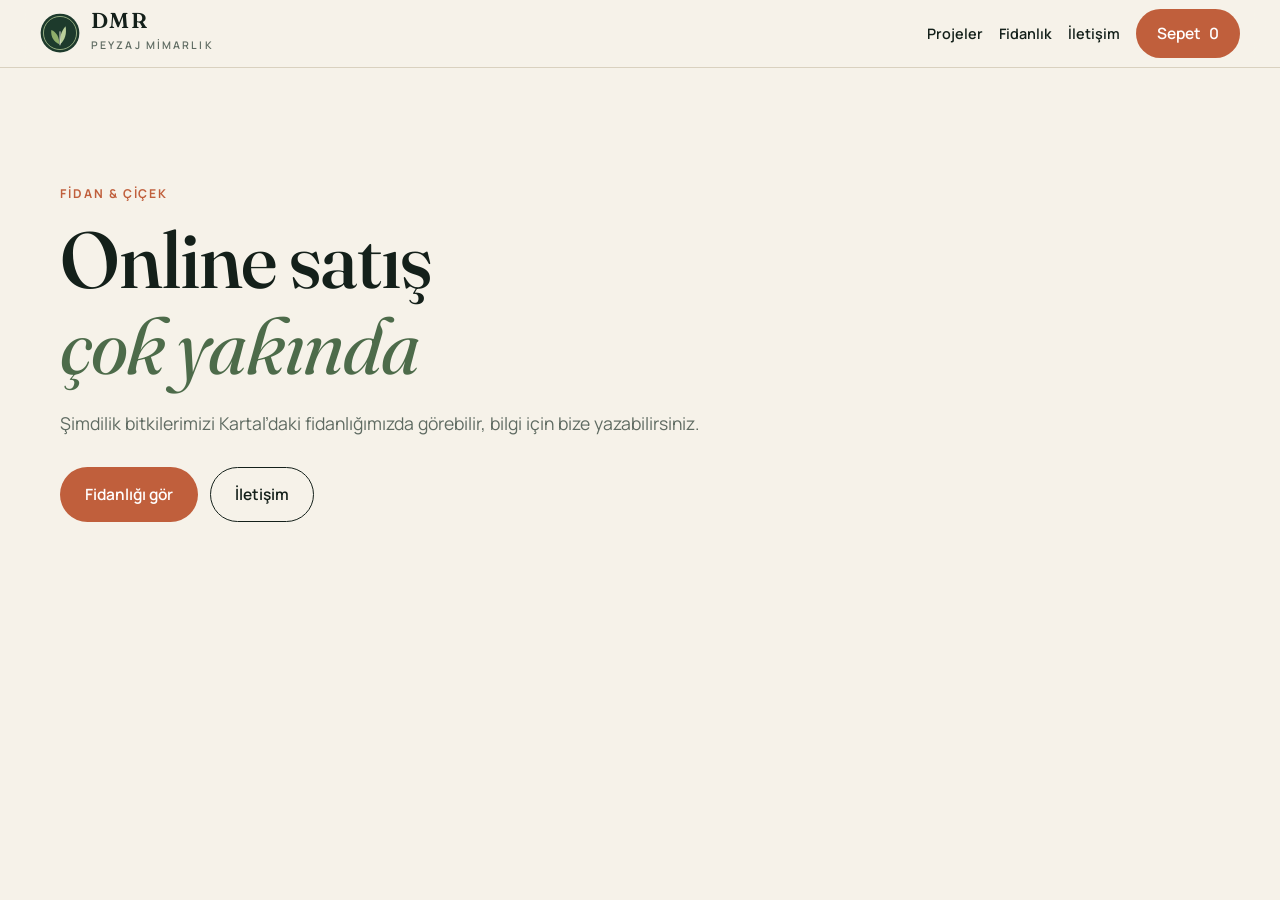
==== magaza.html @ 0a4d9fd6 "DMR Peyzaj Mimarlık tanıtım sitesi Co-Authored-By: Claude Fable 5.2 <noreply@anthropic.com>" ====
<!doctype html>
<html lang="tr">
<head>
  <meta charset="utf-8">
  <meta name="viewport" content="width=device-width, initial-scale=1">
  <title>Fidan & Çiçek Mağazası — DMR Peyzaj Mimarlık</title>
  <meta name="robots" content="noindex"><!-- Mağaza açıldığında bu satırı silin -->
  <link rel="icon" href="assets/logo.svg" type="image/svg+xml">
  <link rel="preconnect" href="https://fonts.googleapis.com">
  <link rel="preconnect" href="https://fonts.gstatic.com" crossorigin>
  <link href="https://fonts.googleapis.com/css2?family=Fraunces:ital,opsz,wght@0,9..144,400;0,9..144,500;0,9..144,600;1,9..144,400&family=Manrope:wght@400;500;600;700&display=swap" rel="stylesheet">
  <link rel="stylesheet" href="css/style.css">
</head>
<body class="shop-page">
  <header class="header scrolled">
    <a class="brand" href="index.html" aria-label="DMR Peyzaj Mimarlık ana sayfa">
      <img src="assets/logo.svg" alt="" width="40" height="40">
      <span><b>DMR</b><small>Peyzaj Mimarlık</small></span>
    </a>
    <nav class="nav shop-nav" aria-label="Menü">
      <a href="index.html#projeler">Projeler</a>
      <a href="index.html#fidanlik">Fidanlık</a>
      <a href="index.html#iletisim">İletişim</a>
      <button class="btn btn-primary nav-cta" id="cartBtn" type="button" hidden>Sepet <span id="cartCount">0</span></button>
    </nav>
  </header>

  <main class="shop-main wrap">
    <!-- Mağaza kapalıyken görünen bölüm -->
    <section class="soon" id="shopSoon" hidden>
      <p class="eyebrow">Fidan & Çiçek</p>
      <h1>Online satış <em>çok yakında</em></h1>
      <p class="lead">Şimdilik bitkilerimizi Kartal’daki fidanlığımızda görebilir, bilgi için bize yazabilirsiniz.</p>
      <div class="hero-actions"><a class="btn btn-primary" href="index.html#fidanlik">Fidanlığı gör</a><a class="btn btn-ghost" href="index.html#iletisim">İletişim</a></div>
    </section>

    <!-- Mağaza açıkken görünen bölüm -->
    <section id="shopOpen" hidden>
      <p class="eyebrow">Botanik Fidanlık</p>
      <h1>Fidan & <em>Çiçek</em></h1>
      <div class="filters shop-filters" id="shopFilters" role="tablist"></div>
      <div class="products" id="productGrid"></div>
    </section>
  </main>

  <aside class="cart" id="cart" aria-label="Sepet" hidden>
    <div class="cart-head"><h3>Sepetiniz</h3><button class="modal-close" id="cartClose" aria-label="Sepeti kapat">×</button></div>
    <ul class="cart-items" id="cartItems"></ul>
    <div class="cart-foot">
      <p class="cart-total"><span>Toplam</span><b id="cartTotal"></b></p>
      <button class="btn btn-primary btn-block" id="cartOrder" type="button">Siparişi gönder</button>
      <p class="form-note">Siparişiniz mesaj olarak iletilir; ödeme ve teslimat için sizi arayacağız.</p>
    </div>
  </aside>

  <script src="js/data.js"></script>
  <script src="js/shop.js"></script>
</body>
</html>
---- css/style.css ----
/* DMR Peyzaj Mimarlık */
:root {
  --ink: #14201a;
  --forest: #1d3a2c;
  --forest-2: #254a38;
  --moss: #4d6b4a;
  --leaf: #b9cf9a;
  --cream: #f6f2e9;
  --sand: #ebe4d5;
  --line: #d9d1bf;
  --clay: #c05f3c;
  --clay-2: #a84f30;
  --white: #fffdf8;
  --muted: #5f6b62;
  --serif: 'Fraunces', Georgia, 'Times New Roman', serif;
  --sans: 'Manrope', system-ui, -apple-system, 'Segoe UI', Roboto, sans-serif;
  --r: 18px;
  --wrap: 1240px;
  --pad: clamp(16px, 4vw, 40px);
  --ease: cubic-bezier(.2, .7, .2, 1);
}

*, *::before, *::after { box-sizing: border-box; }
html { scroll-behavior: smooth; scroll-padding-top: 84px; -webkit-text-size-adjust: 100%; }
body { margin: 0; font-family: var(--sans); color: var(--ink); background: var(--cream); line-height: 1.6; font-size: 16px; overflow-x: hidden; }
img, video { max-width: 100%; display: block; }
a { color: inherit; }
h1, h2, h3 { font-family: var(--serif); font-weight: 500; line-height: 1.08; margin: 0; letter-spacing: -.015em; text-wrap: balance; }
h1 { font-size: clamp(2.5rem, 6.2vw, 5rem); }
h2 { font-size: clamp(2rem, 4.2vw, 3.3rem); }
h3 { font-size: 1.35rem; line-height: 1.2; }
h1 em, h2 em { font-style: italic; color: var(--moss); font-weight: 400; }
p { margin: 0; text-wrap: pretty; }
button { font: inherit; cursor: pointer; }
:focus-visible { outline: 2px solid var(--clay); outline-offset: 3px; border-radius: 4px; }
.skip { position: absolute; left: -999px; top: 8px; background: var(--white); padding: 8px 14px; border-radius: 8px; z-index: 100; }
.skip:focus { left: 8px; }
.wrap { max-width: var(--wrap); margin: 0 auto; padding: 0 var(--pad); }
.eyebrow { font-size: .76rem; letter-spacing: .16em; text-transform: uppercase; font-weight: 700; color: var(--clay); margin-bottom: 14px; }
.muted { color: var(--muted); }

/* Buttons */
.btn { display: inline-flex; align-items: center; justify-content: center; gap: 8px; padding: 14px 24px; border-radius: 999px; font-weight: 600; font-size: .97rem; text-decoration: none; border: 1.5px solid transparent; transition: transform .25s var(--ease), background .25s, color .25s, border-color .25s; white-space: nowrap; }
.btn:hover { transform: translateY(-2px); }
.btn-primary { background: var(--clay); color: #fff; }
.btn-primary:hover { background: var(--clay-2); }
.btn-ghost { border-color: currentColor; background: transparent; color: inherit; }
.btn-ghost:hover { background: var(--ink); color: var(--cream); border-color: var(--ink); }
.btn-block { width: 100%; }
.link { font-weight: 600; text-underline-offset: 4px; }

/* Header */
.header { position: fixed; inset: 0 0 auto 0; z-index: 50; display: flex; align-items: center; justify-content: space-between; gap: 20px; padding: 14px var(--pad); transition: background .3s, box-shadow .3s, padding .3s; }
.header.scrolled { background: rgba(246, 242, 233, .92); backdrop-filter: blur(12px); box-shadow: 0 1px 0 var(--line); padding-block: 9px; }
.brand { display: inline-flex; align-items: center; gap: 11px; text-decoration: none; }
.brand b { font-family: var(--serif); font-size: 1.35rem; font-weight: 600; letter-spacing: .06em; display: block; line-height: 1; }
.brand small { font-size: .66rem; letter-spacing: .2em; text-transform: uppercase; color: var(--muted); font-weight: 600; }
.nav { display: flex; align-items: center; gap: clamp(14px, 2.2vw, 30px); }
.nav a:not(.btn) { text-decoration: none; font-weight: 600; font-size: .94rem; position: relative; padding: 6px 0; }
.nav a:not(.btn)::after { content: ''; position: absolute; left: 0; right: 0; bottom: 0; height: 1.5px; background: var(--clay); transform: scaleX(0); transform-origin: left; transition: transform .3s var(--ease); }
.nav a:not(.btn):hover::after { transform: scaleX(1); }
.nav-cta { padding: 11px 20px; }
.menu-btn { display: none; width: 46px; height: 46px; border-radius: 50%; border: 1.5px solid var(--ink); background: transparent; position: relative; z-index: 60; }
.menu-btn span { position: absolute; left: 13px; right: 13px; height: 1.5px; background: var(--ink); transition: transform .3s var(--ease), top .3s var(--ease); }
.menu-btn span:first-child { top: 18px; } .menu-btn span:last-child { top: 26px; }
.menu-btn[aria-expanded="true"] span:first-child { top: 22px; transform: rotate(45deg); }
.menu-btn[aria-expanded="true"] span:last-child { top: 22px; transform: rotate(-45deg); }

/* Hero */
.hero { display: grid; grid-template-columns: minmax(0, 1.05fr) minmax(0, 1fr); gap: clamp(24px, 4vw, 64px); align-items: center; max-width: 1440px; margin: 0 auto; padding: clamp(110px, 14vh, 150px) var(--pad) clamp(40px, 7vh, 80px); min-height: min(100svh, 920px); }
.hero .lead { font-size: clamp(1.02rem, 1.4vw, 1.2rem); color: var(--muted); max-width: 34em; margin-top: 22px; }
.hero-actions { display: flex; flex-wrap: wrap; gap: 12px; margin-top: 30px; }
.hero-facts { list-style: none; display: grid; grid-template-columns: repeat(3, auto); gap: 8px clamp(18px, 3vw, 44px); justify-content: start; padding: 26px 0 0; margin: 38px 0 0; border-top: 1px solid var(--line); }
.hero-facts b { display: block; font-family: var(--serif); font-size: 1.25rem; font-weight: 500; }
.hero-facts span { font-size: .84rem; color: var(--muted); }
.hero-art { position: relative; display: grid; grid-template-columns: repeat(3, 1fr); gap: clamp(8px, 1.2vw, 16px); align-items: start; }
.arch { margin: 0; overflow: hidden; border-radius: 999px 999px var(--r) var(--r); aspect-ratio: 9 / 20; background: var(--sand); }
.arch img { width: 100%; height: 100%; object-fit: cover; animation: drift 18s ease-in-out infinite alternate; }
.a1 { margin-top: 14%; } .a2 { margin-top: 0; } .a3 { margin-top: 26%; }
.a2 img { animation-delay: -6s; } .a3 img { animation-delay: -12s; }
@keyframes drift { from { transform: scale(1.02); } to { transform: scale(1.14) translateY(-2%); } }
.hero-badge { position: absolute; left: 50%; bottom: 4%; transform: translateX(-50%); background: var(--forest); color: var(--cream); padding: 11px 20px; border-radius: 999px; display: flex; align-items: center; gap: 12px; font-size: .78rem; letter-spacing: .14em; text-transform: uppercase; font-weight: 600; box-shadow: 0 12px 30px rgba(20, 32, 26, .28); white-space: nowrap; }
.hero-badge i { width: 5px; height: 5px; border-radius: 50%; background: var(--leaf); }

/* Refs marquee */
.refs { border-block: 1px solid var(--line); overflow: hidden; padding: 20px 0; background: var(--white); }
.refs-track { display: flex; gap: 48px; width: max-content; animation: marquee 45s linear infinite; }
.refs-track span { font-family: var(--serif); font-size: 1.25rem; font-style: italic; color: var(--moss); display: inline-flex; align-items: center; gap: 48px; white-space: nowrap; }
.refs-track span::after { content: '✦'; font-style: normal; font-size: .7rem; color: var(--clay); }
.refs:hover .refs-track { animation-play-state: paused; }
@keyframes marquee { to { transform: translateX(-50%); } }

/* Sections */
.section { padding: clamp(64px, 10vw, 128px) 0; }
.section-sand { background: var(--sand); }
.section-dark { background: var(--forest); color: var(--cream); }
.section-dark h2 em { color: var(--leaf); }
.section-dark .eyebrow { color: var(--leaf); }
.section-dark p { color: rgba(246, 242, 233, .78); }
.section-head { display: flex; justify-content: space-between; align-items: end; gap: 24px 60px; flex-wrap: wrap; margin-bottom: clamp(28px, 4vw, 48px); }
.section-note { max-width: 30em; color: var(--muted); }

/* Filters */
.filters { display: flex; gap: 8px; overflow-x: auto; padding-bottom: 6px; margin-bottom: 26px; scrollbar-width: none; }
.filters::-webkit-scrollbar { display: none; }
.chip { border: 1.5px solid var(--line); background: transparent; border-radius: 999px; padding: 9px 18px; font-weight: 600; font-size: .9rem; color: var(--ink); white-space: nowrap; transition: background .2s, color .2s, border-color .2s; }
.chip:hover { border-color: var(--ink); }
.chip[aria-selected="true"] { background: var(--forest); color: var(--cream); border-color: var(--forest); }
.chip sup { font-size: .7em; opacity: .65; margin-left: 4px; }

/* Project grid */
.grid { display: grid; grid-template-columns: repeat(3, 1fr); gap: clamp(12px, 1.8vw, 24px); }
.card { position: relative; border: 0; padding: 0; text-align: left; background: var(--sand); border-radius: var(--r); overflow: hidden; aspect-ratio: 3 / 4; color: #fff; display: block; width: 100%; }
.card.wide { grid-column: span 2; aspect-ratio: auto; }
.card img { position: absolute; inset: 0; width: 100%; height: 100%; object-fit: cover; transition: transform .9s var(--ease); }
.card::after { content: ''; position: absolute; inset: 0; background: linear-gradient(to top, rgba(12, 22, 16, .86) 0%, rgba(12, 22, 16, .2) 46%, rgba(12, 22, 16, 0) 62%); }
.card:hover img, .card:focus-visible img { transform: scale(1.06); }
.card-body { position: absolute; inset: auto 0 0 0; z-index: 1; padding: clamp(16px, 2vw, 26px); }
.card-meta { font-size: .72rem; letter-spacing: .14em; text-transform: uppercase; font-weight: 700; opacity: .85; }
.card h3 { font-size: clamp(1.15rem, 1.8vw, 1.6rem); margin-top: 6px; }
.card-more { display: inline-flex; gap: 6px; font-size: .86rem; font-weight: 600; margin-top: 10px; opacity: 0; transform: translateY(6px); transition: opacity .3s, transform .3s var(--ease); }
.card:hover .card-more, .card:focus-visible .card-more { opacity: 1; transform: none; }
.card-count { position: absolute; top: 14px; right: 14px; z-index: 1; background: rgba(20, 32, 26, .55); backdrop-filter: blur(6px); padding: 5px 11px; border-radius: 999px; font-size: .76rem; font-weight: 600; }
.card[hidden] { display: none; }

/* Before / after */
.ba-wrap { display: grid; grid-template-columns: minmax(0, .8fr) minmax(0, 1.2fr); gap: clamp(24px, 5vw, 72px); align-items: center; }
.ba-copy p { color: var(--muted); margin: 18px 0 26px; max-width: 30em; }
.ba { position: relative; border-radius: var(--r); overflow: hidden; aspect-ratio: 4 / 3; background: var(--line); --pos: 50%; user-select: none; }
.ba > img, .ba-before img { position: absolute; inset: 0; width: 100%; height: 100%; object-fit: cover; }
.ba-before { position: absolute; inset: 0; clip-path: inset(0 calc(100% - var(--pos)) 0 0); }
.ba-line { position: absolute; top: 0; bottom: 0; left: var(--pos); width: 2px; background: #fff; transform: translateX(-1px); pointer-events: none; }
.ba-line i { position: absolute; top: 50%; left: 50%; width: 46px; height: 46px; border-radius: 50%; background: #fff; transform: translate(-50%, -50%); box-shadow: 0 6px 20px rgba(0, 0, 0, .3); }
.ba-line i::before { content: '‹ ›'; position: absolute; inset: 0; display: grid; place-items: center; color: var(--forest); font-weight: 700; letter-spacing: 2px; }
.ba input { position: absolute; inset: 0; width: 100%; height: 100%; opacity: 0; cursor: ew-resize; margin: 0; }
.ba-tag { position: absolute; top: 14px; background: rgba(20, 32, 26, .6); color: #fff; padding: 5px 12px; border-radius: 999px; font-size: .74rem; font-weight: 700; letter-spacing: .1em; text-transform: uppercase; pointer-events: none; }
.ba-tag-l { left: 14px; } .ba-tag-r { right: 14px; }

/* Services */
.services { display: grid; grid-template-columns: repeat(4, 1fr); gap: clamp(12px, 1.6vw, 22px); }
.service { background: var(--white); border: 1px solid var(--line); border-radius: var(--r); overflow: hidden; display: flex; flex-direction: column; transition: transform .35s var(--ease), box-shadow .35s; }
.service:hover { transform: translateY(-5px); box-shadow: 0 18px 40px rgba(20, 32, 26, .1); }
.service-img { aspect-ratio: 4 / 3; overflow: hidden; background: var(--sand); }
.service-img img { width: 100%; height: 100%; object-fit: cover; }
.service-body { padding: 18px 20px 22px; }
.service h3 { font-size: 1.16rem; }
.service p { color: var(--muted); font-size: .93rem; margin-top: 8px; }

/* Video */
.video-wrap { display: grid; grid-template-columns: minmax(0, 1.35fr) minmax(0, 1fr); gap: clamp(24px, 5vw, 72px); align-items: center; }
.video-frame { border-radius: var(--r); overflow: hidden; background: #000; aspect-ratio: 16 / 9; box-shadow: 0 30px 70px rgba(0, 0, 0, .35); }
.video-frame video { width: 100%; height: 100%; object-fit: cover; }
.video-wrap p:not(.eyebrow) { margin-top: 18px; }
.ticks { list-style: none; padding: 0; margin: 24px 0 0; display: flex; flex-wrap: wrap; gap: 8px; }
.ticks li, .tags li { border: 1px solid rgba(246, 242, 233, .3); border-radius: 999px; padding: 6px 14px; font-size: .84rem; font-weight: 600; }

/* Steps */
.steps { list-style: none; padding: 0; margin: 0; display: grid; grid-template-columns: repeat(4, 1fr); border-top: 1px solid var(--ink); }
.steps li { padding: 28px 26px 8px 0; border-right: 1px solid var(--line); padding-left: 26px; }
.steps li:first-child { padding-left: 0; } .steps li:last-child { border-right: 0; }
.steps span { font-family: var(--serif); font-style: italic; color: var(--clay); font-size: 1.1rem; }
.steps h3 { font-size: 1.6rem; margin: 26px 0 10px; }
.steps p { color: var(--muted); font-size: .95rem; }

/* Nursery */
.nursery { display: flex; gap: clamp(10px, 1.4vw, 18px); overflow-x: auto; scroll-snap-type: x mandatory; padding-bottom: 14px; margin-inline: calc(var(--pad) * -1); padding-inline: var(--pad); scrollbar-width: thin; scrollbar-color: var(--moss) transparent; }
.nursery button { flex: 0 0 clamp(200px, 24vw, 300px); aspect-ratio: 3 / 4; border: 0; padding: 0; border-radius: var(--r); overflow: hidden; scroll-snap-align: start; background: var(--line); }
.nursery button:nth-child(even) { border-radius: 999px 999px var(--r) var(--r); }
.nursery img { width: 100%; height: 100%; object-fit: cover; transition: transform .8s var(--ease); }
.nursery button:hover img { transform: scale(1.06); }
.nursery-foot { display: flex; justify-content: space-between; align-items: center; gap: 18px; flex-wrap: wrap; margin-top: 26px; padding-top: 24px; border-top: 1px solid var(--line); }
.nursery-foot b { font-size: .76rem; letter-spacing: .14em; text-transform: uppercase; color: var(--clay); margin-right: 10px; }

/* Contact */
.contact { display: grid; grid-template-columns: minmax(0, 1fr) minmax(0, .9fr); gap: clamp(28px, 6vw, 88px); align-items: start; }
.contact > div > p:not(.eyebrow) { margin-top: 16px; }
.contact-list { list-style: none; padding: 0; margin: 30px 0 0; }
.contact-list li { display: grid; grid-template-columns: 110px 1fr; gap: 12px; padding: 14px 0; border-top: 1px solid rgba(246, 242, 233, .18); }
.contact-list li[hidden] { display: none; }
.contact-list span { font-size: .74rem; letter-spacing: .14em; text-transform: uppercase; color: var(--leaf); font-weight: 700; padding-top: 3px; }
.contact-list a { text-decoration: none; font-weight: 500; overflow-wrap: anywhere; }
.contact-list a:hover { text-decoration: underline; text-underline-offset: 4px; }
.map { margin-top: 22px; border-radius: var(--r); overflow: hidden; aspect-ratio: 16 / 9; background: var(--forest-2); }
.map iframe { width: 100%; height: 100%; border: 0; filter: saturate(.85); }
.form { background: var(--cream); color: var(--ink); border-radius: calc(var(--r) + 6px); padding: clamp(22px, 3vw, 38px); display: grid; gap: 16px; }
.form h3 { font-size: 1.7rem; margin-bottom: 4px; }
.form label { display: grid; gap: 6px; font-size: .84rem; font-weight: 700; }
.form input, .form select, .form textarea { font: inherit; font-weight: 500; font-size: 1rem; padding: 13px 14px; border: 1.5px solid var(--line); border-radius: 12px; background: var(--white); color: var(--ink); width: 100%; transition: border-color .2s; }
.form input:focus, .form select:focus, .form textarea:focus { outline: 0; border-color: var(--forest); }
.form textarea { resize: vertical; min-height: 110px; }
.form .invalid { border-color: var(--clay); }
.form-note { font-size: .88rem; color: var(--moss) !important; min-height: 1.4em; }

/* Footer */
.footer { background: var(--ink); color: var(--cream); padding: 36px 0 96px; }
.footer-in { display: flex; align-items: center; justify-content: space-between; gap: 16px 32px; flex-wrap: wrap; }
.footer .brand small, .footer .muted { color: rgba(246, 242, 233, .6); }
.footer p { font-size: .92rem; }

/* Floating action */
.fab { position: fixed; right: 18px; bottom: 18px; z-index: 40; background: var(--forest); color: var(--cream); display: inline-flex; align-items: center; gap: 9px; padding: 13px 20px; border-radius: 999px; text-decoration: none; font-weight: 600; font-size: .92rem; box-shadow: 0 12px 30px rgba(20, 32, 26, .35); border: 1px solid rgba(246, 242, 233, .2); transition: transform .25s var(--ease); }
.fab:hover { transform: translateY(-3px); }

/* Modal */
.modal { border: 0; padding: 0; width: min(1240px, 96vw); height: min(820px, 92svh); max-width: none; max-height: none; border-radius: 22px; overflow: hidden; background: var(--cream); color: var(--ink); }
.modal[open] { display: grid; grid-template-columns: minmax(0, 1.5fr) minmax(300px, 1fr); animation: pop .35s var(--ease); }
.modal::backdrop { background: rgba(12, 22, 16, .78); backdrop-filter: blur(4px); }
@keyframes pop { from { opacity: 0; transform: translateY(16px) scale(.985); } }
.modal-stage { position: relative; background: #0d1410; min-height: 0; display: grid; place-items: center; }
.modal-stage img, .modal-stage video { width: 100%; height: 100%; object-fit: contain; position: absolute; inset: 0; }
.modal-stage [hidden] { display: none; }
.m-nav { position: absolute; top: 50%; transform: translateY(-50%); width: 48px; height: 48px; border-radius: 50%; border: 0; background: rgba(255, 253, 248, .92); color: var(--ink); font-size: 1.7rem; line-height: 1; display: grid; place-items: center; padding-bottom: 4px; z-index: 2; }
.m-prev { left: 14px; } .m-next { right: 14px; }
.m-count { position: absolute; bottom: 14px; left: 50%; transform: translateX(-50%); background: rgba(0, 0, 0, .55); color: #fff; padding: 4px 12px; border-radius: 999px; font-size: .8rem; font-weight: 600; z-index: 2; }
.modal-close { position: absolute; top: 12px; right: 12px; z-index: 5; width: 44px; height: 44px; border-radius: 50%; border: 0; background: var(--ink); color: var(--cream); font-size: 1.6rem; line-height: 1; }
.modal-info { padding: clamp(22px, 2.6vw, 38px); padding-top: 64px; overflow-y: auto; display: flex; flex-direction: column; gap: 14px; }
.modal-info h3 { font-size: clamp(1.5rem, 2.2vw, 2.1rem); }
.modal-info p:not(.eyebrow) { color: var(--muted); }
.modal-info .eyebrow { margin: 0; }
.tags { list-style: none; padding: 0; margin: 0; display: flex; flex-wrap: wrap; gap: 6px; }
.tags li { border-color: var(--line); font-size: .78rem; padding: 4px 12px; }
.m-thumbs { display: grid; grid-template-columns: repeat(5, 1fr); gap: 6px; }
.m-thumbs button { border: 0; padding: 0; aspect-ratio: 1; border-radius: 8px; overflow: hidden; opacity: .55; transition: opacity .2s; background: var(--sand); }
.m-thumbs button[aria-current="true"], .m-thumbs button:hover { opacity: 1; }
.m-thumbs button[aria-current="true"] { outline: 2px solid var(--clay); outline-offset: 1px; }
.m-thumbs img { width: 100%; height: 100%; object-fit: cover; }
.m-actions { margin-top: auto; padding-top: 12px; display: flex; flex-wrap: wrap; align-items: center; gap: 14px 20px; }

/* Reveal */
.reveal { opacity: 0; transform: translateY(26px); transition: opacity .8s var(--ease), transform .8s var(--ease); transition-delay: var(--d, 0s); }
.reveal.in { opacity: 1; transform: none; }

/* Tablet */
@media (max-width: 1020px) {
  .services { grid-template-columns: repeat(2, 1fr); }
  .steps { grid-template-columns: repeat(2, 1fr); }
  .steps li { border-bottom: 1px solid var(--line); padding-bottom: 26px; }
  .steps li:nth-child(odd) { padding-left: 0; } .steps li:nth-child(even) { border-right: 0; }
  .grid { grid-template-columns: repeat(2, 1fr); }
  .card.wide { grid-column: span 2; aspect-ratio: 16 / 10; }
}

/* Mobile */
@media (max-width: 860px) {
  .menu-btn { display: block; }
  .nav { position: fixed; inset: 0; background: var(--cream); flex-direction: column; justify-content: center; gap: 22px; transform: translateY(-100%); visibility: hidden; transition: transform .45s var(--ease), visibility .45s; z-index: 55; }
  .nav.open { transform: none; visibility: visible; }
  .nav a:not(.btn) { font-family: var(--serif); font-size: 2rem; font-weight: 500; }
  .nav-cta { margin-top: 10px; }
  .hero { grid-template-columns: 1fr; padding-top: 104px; min-height: 0; gap: 34px; }
  .hero-art { max-width: 520px; margin: 0 auto; width: 100%; }
  .arch { aspect-ratio: 9 / 17; }
  .ba-wrap, .video-wrap, .contact { grid-template-columns: 1fr; }
  .modal { width: 100vw; height: 100svh; border-radius: 0; }
  .modal[open] { grid-template-columns: 1fr; grid-template-rows: minmax(0, 52svh) minmax(0, 1fr); }
  .modal-info { padding-top: 20px; }
  .m-thumbs { grid-template-columns: repeat(6, 1fr); }
  .fab span { display: none; } .fab { padding: 15px; }
}
@media (max-width: 560px) {
  .grid { gap: 10px; }
  .card { aspect-ratio: 3 / 4.4; border-radius: 14px; }
  .card.wide { aspect-ratio: 4 / 3.4; }
  .card h3 { font-size: 1.02rem; }
  .card-meta { font-size: .62rem; letter-spacing: .1em; }
  .card-more, .card-count { display: none; }
  .card-body { padding: 12px; }
  .services { grid-template-columns: 1fr 1fr; gap: 10px; }
  .service-body { padding: 13px 14px 16px; }
  .service h3 { font-size: 1rem; } .service p { font-size: .84rem; }
  .steps { grid-template-columns: 1fr; }
  .steps li { border-right: 0; padding-left: 0; }
  .steps h3 { margin-top: 10px; }
  .hero-facts { grid-template-columns: 1fr 1fr 1fr; gap: 12px; }
  .hero-facts b { font-size: 1.05rem; } .hero-facts span { font-size: .74rem; display: block; line-height: 1.35; }
  .hero-actions .btn { flex: 1 1 100%; }
  .contact-list li { grid-template-columns: 1fr; gap: 2px; }
  .footer-in { flex-direction: column; align-items: flex-start; }
}

@media (prefers-reduced-motion: reduce) {
  html { scroll-behavior: auto; }
  *, *::before, *::after { animation: none !important; transition: none !important; }
  .reveal { opacity: 1; transform: none; }
}

/* ---------- Mağaza (magaza.html) ---------- */
.shop-main { padding-top: 130px; padding-bottom: 120px; min-height: 80svh; }
.shop-nav { position: static !important; transform: none !important; visibility: visible !important; flex-direction: row !important; background: none !important; gap: 16px !important; }
.shop-nav a:not(.btn) { font-family: var(--sans) !important; font-size: .9rem !important; font-weight: 600 !important; }
.soon { max-width: 720px; padding-top: 6vh; }
.soon .lead { margin-top: 20px; color: var(--muted); font-size: 1.1rem; }
.shop-filters { margin-top: 28px; }
.products { display: grid; grid-template-columns: repeat(auto-fill, minmax(240px, 1fr)); gap: 18px; }
.product { background: var(--white); border: 1px solid var(--line); border-radius: var(--r); overflow: hidden; display: flex; flex-direction: column; }
.product-img { aspect-ratio: 1; background: var(--sand); }
.product-img img { width: 100%; height: 100%; object-fit: cover; }
.product-body { padding: 16px 18px 18px; display: flex; flex-direction: column; gap: 6px; flex: 1; }
.product-body p { color: var(--muted); font-size: .9rem; }
.product-foot { margin-top: auto; padding-top: 12px; display: flex; justify-content: space-between; align-items: center; gap: 10px; flex-wrap: wrap; }
.product-foot small { font-weight: 500; color: var(--muted); }
.product-foot .btn { padding: 10px 16px; font-size: .88rem; }
.btn:disabled { opacity: .45; pointer-events: none; }
.cart { position: fixed; top: 0; right: 0; bottom: 0; width: min(400px, 100vw); background: var(--cream); z-index: 70; box-shadow: -20px 0 60px rgba(20, 32, 26, .25); display: flex; flex-direction: column; }
.cart[hidden] { display: none; }
.cart-head { display: flex; justify-content: space-between; align-items: center; padding: 20px; border-bottom: 1px solid var(--line); }
.cart-head .modal-close { position: static; }
.cart-items { list-style: none; margin: 0; padding: 8px 20px; overflow-y: auto; flex: 1; }
.cart-items li { display: grid; grid-template-columns: 56px 1fr auto; gap: 12px; align-items: center; padding: 12px 0; border-bottom: 1px solid var(--line); }
.cart-items img { width: 56px; height: 56px; object-fit: cover; border-radius: 10px; }
.cart-items span { display: block; font-size: .86rem; color: var(--muted); }
.qty { display: flex; align-items: center; gap: 8px; }
.qty button { width: 30px; height: 30px; border-radius: 50%; border: 1.5px solid var(--line); background: var(--white); }
.cart-foot { padding: 20px; border-top: 1px solid var(--line); display: grid; gap: 12px; }
.cart-total { display: flex; justify-content: space-between; gap: 12px; }
@media (max-width: 560px) { .shop-nav a:not(.btn) { display: none; } }
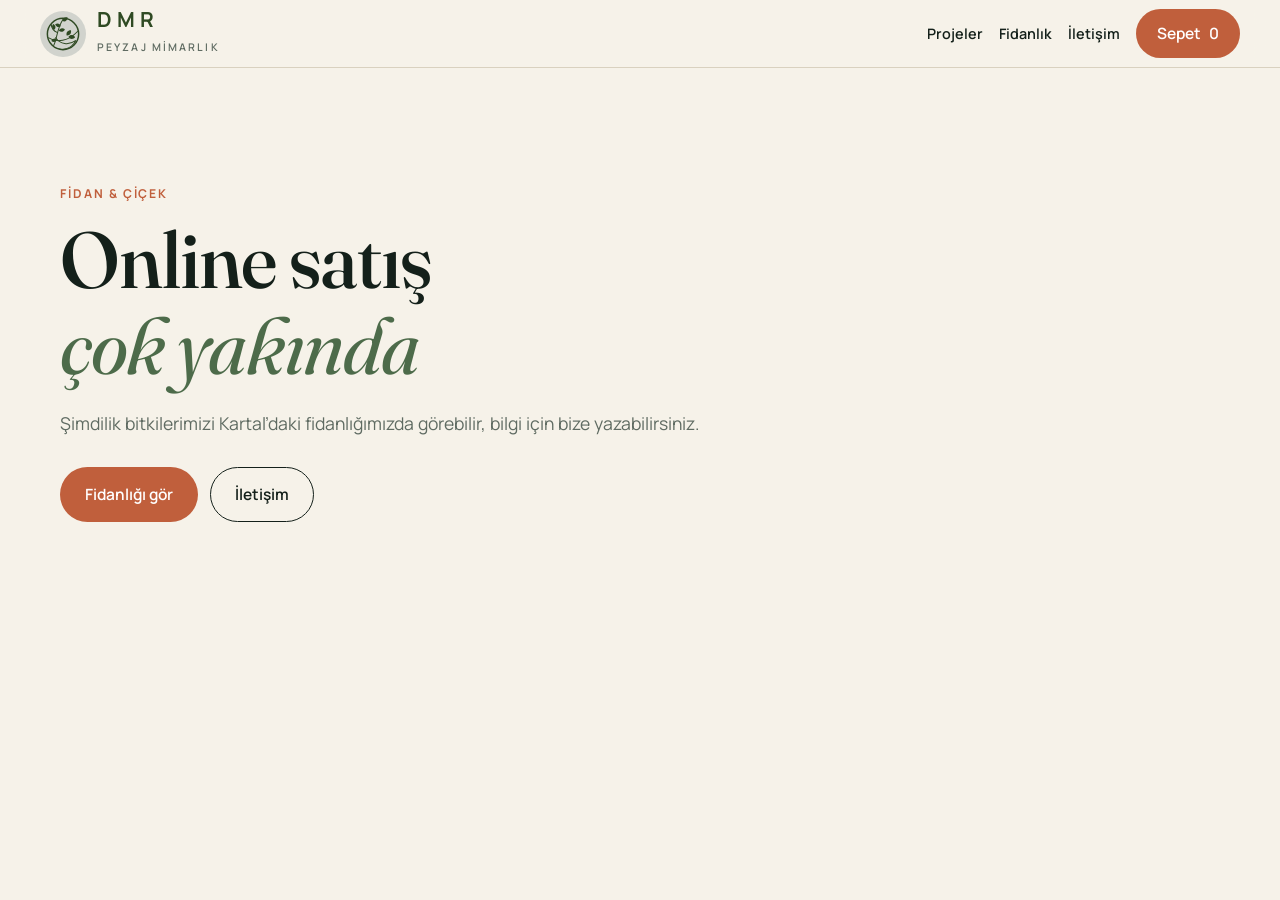
==== commit cdb06043: "Logo Instagram amblemine göre güncellendi Co-Authored-By: Claude Fable 5.2 <noreply@anthropic.com>" ====
--- a/magaza.html
+++ b/magaza.html
@@ -14,7 +14,7 @@
 <body class="shop-page">
   <header class="header scrolled">
     <a class="brand" href="index.html" aria-label="DMR Peyzaj Mimarlık ana sayfa">
-      <img src="assets/logo.svg" alt="" width="40" height="40">
+      <img src="assets/logo.svg" alt="" width="46" height="46">
       <span><b>DMR</b><small>Peyzaj Mimarlık</small></span>
     </a>
     <nav class="nav shop-nav" aria-label="Menü">
--- a/css/style.css
+++ b/css/style.css
@@ -1,8 +1,8 @@
 /* DMR Peyzaj Mimarlık */
 :root {
   --ink: #14201a;
-  --forest: #1d3a2c;
-  --forest-2: #254a38;
+  --forest: #24391d;
+  --forest-2: #2f4a23;
   --moss: #4d6b4a;
   --leaf: #b9cf9a;
   --cream: #f6f2e9;
@@ -53,7 +53,8 @@
 .header { position: fixed; inset: 0 0 auto 0; z-index: 50; display: flex; align-items: center; justify-content: space-between; gap: 20px; padding: 14px var(--pad); transition: background .3s, box-shadow .3s, padding .3s; }
 .header.scrolled { background: rgba(246, 242, 233, .92); backdrop-filter: blur(12px); box-shadow: 0 1px 0 var(--line); padding-block: 9px; }
 .brand { display: inline-flex; align-items: center; gap: 11px; text-decoration: none; }
-.brand b { font-family: var(--serif); font-size: 1.35rem; font-weight: 600; letter-spacing: .06em; display: block; line-height: 1; }
+.brand b { font-family: var(--sans); font-size: 1.3rem; font-weight: 700; letter-spacing: .24em; display: block; line-height: 1; color: var(--forest-2); margin-bottom: 3px; }
+.footer .brand b { color: var(--leaf); }
 .brand small { font-size: .66rem; letter-spacing: .2em; text-transform: uppercase; color: var(--muted); font-weight: 600; }
 .nav { display: flex; align-items: center; gap: clamp(14px, 2.2vw, 30px); }
 .nav a:not(.btn) { text-decoration: none; font-weight: 600; font-size: .94rem; position: relative; padding: 6px 0; }
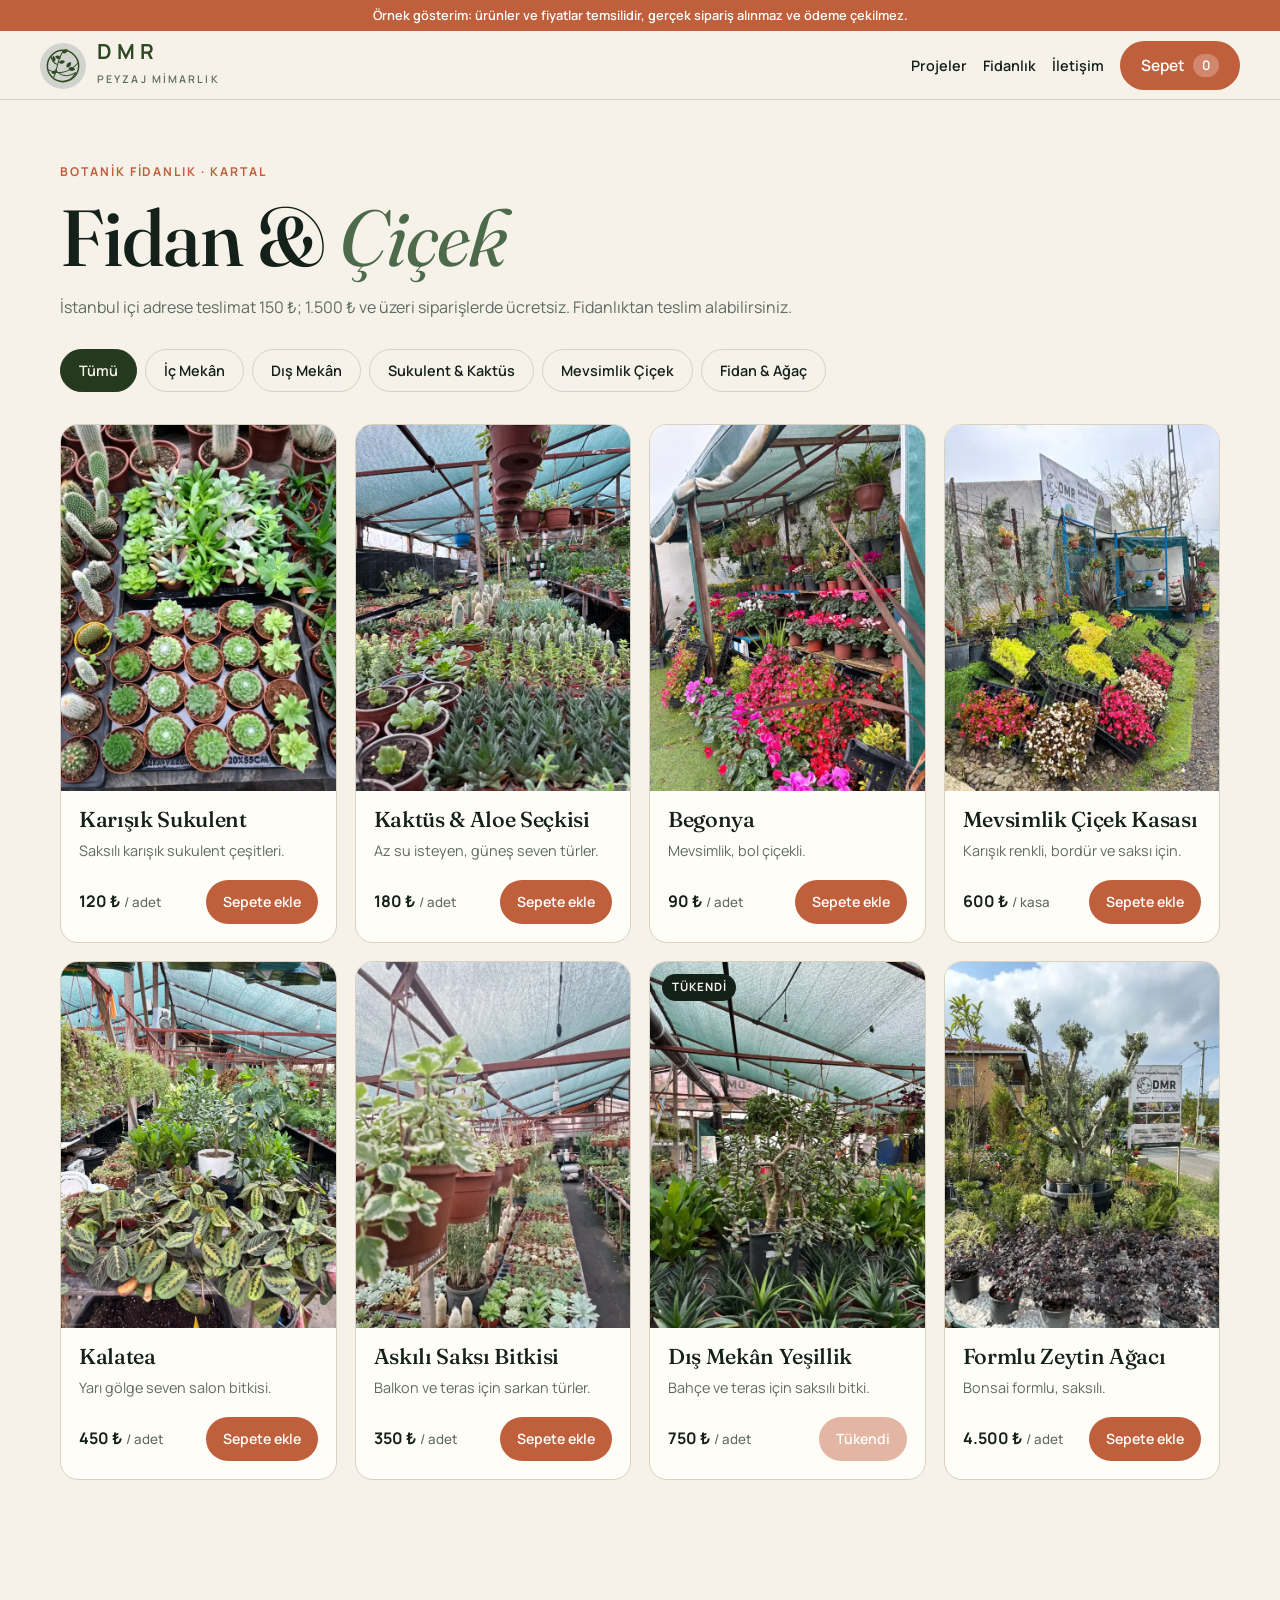
==== commit d74fc5f1: "Mağaza açıldı: örnek ürünler, sepet ve simüle ödeme akışı; Instagram mesaj düğmesi geri eklendi Co-A" ====
--- a/magaza.html
+++ b/magaza.html
@@ -4,7 +4,8 @@
   <meta charset="utf-8">
   <meta name="viewport" content="width=device-width, initial-scale=1">
   <title>Fidan & Çiçek Mağazası — DMR Peyzaj Mimarlık</title>
-  <meta name="robots" content="noindex"><!-- Mağaza açıldığında bu satırı silin -->
+  <meta name="robots" content="noindex"><!-- Mağaza gerçek satışa açıldığında bu satırı silin -->
+  <meta name="theme-color" content="#2f4a23">
   <link rel="icon" href="assets/logo.svg" type="image/svg+xml">
   <link rel="preconnect" href="https://fonts.googleapis.com">
   <link rel="preconnect" href="https://fonts.gstatic.com" crossorigin>
@@ -12,7 +13,9 @@
   <link rel="stylesheet" href="css/style.css">
 </head>
 <body class="shop-page">
-  <header class="header scrolled">
+  <div class="demo-bar" id="demoBar" hidden>Örnek gösterim: ürünler ve fiyatlar temsilidir, gerçek sipariş alınmaz ve ödeme çekilmez.</div>
+
+  <header class="header scrolled shop-header">
     <a class="brand" href="index.html" aria-label="DMR Peyzaj Mimarlık ana sayfa">
       <img src="assets/logo.svg" alt="" width="46" height="46">
       <span><b>DMR</b><small>Peyzaj Mimarlık</small></span>
@@ -21,12 +24,12 @@
       <a href="index.html#projeler">Projeler</a>
       <a href="index.html#fidanlik">Fidanlık</a>
       <a href="index.html#iletisim">İletişim</a>
-      <button class="btn btn-primary nav-cta" id="cartBtn" type="button" hidden>Sepet <span id="cartCount">0</span></button>
+      <button class="btn btn-primary nav-cta" id="cartBtn" type="button" hidden>Sepet <span class="cart-badge" id="cartCount">0</span></button>
     </nav>
   </header>
 
   <main class="shop-main wrap">
-    <!-- Mağaza kapalıyken görünen bölüm -->
+    <!-- Mağaza kapalıyken -->
     <section class="soon" id="shopSoon" hidden>
       <p class="eyebrow">Fidan & Çiçek</p>
       <h1>Online satış <em>çok yakında</em></h1>
@@ -34,12 +37,72 @@
       <div class="hero-actions"><a class="btn btn-primary" href="index.html#fidanlik">Fidanlığı gör</a><a class="btn btn-ghost" href="index.html#iletisim">İletişim</a></div>
     </section>
 
-    <!-- Mağaza açıkken görünen bölüm -->
-    <section id="shopOpen" hidden>
-      <p class="eyebrow">Botanik Fidanlık</p>
+    <!-- 1) Ürünler -->
+    <section id="viewCatalog" hidden>
+      <p class="eyebrow">Botanik Fidanlık · Kartal</p>
       <h1>Fidan & <em>Çiçek</em></h1>
-      <div class="filters shop-filters" id="shopFilters" role="tablist"></div>
+      <p class="lead shop-lead" id="deliveryNote"></p>
+      <div class="filters shop-filters" id="shopFilters" role="tablist" aria-label="Kategori"></div>
       <div class="products" id="productGrid"></div>
+    </section>
+
+    <!-- 2) Teslimat + ödeme -->
+    <section id="viewCheckout" hidden>
+      <button class="link back" id="backToShop" type="button">← Alışverişe dön</button>
+      <h1>Siparişi <em>tamamla</em></h1>
+      <ol class="co-steps" id="coSteps"><li>Teslimat</li><li>Ödeme</li><li>Onay</li></ol>
+      <div class="co">
+        <form class="co-form" id="coForm" novalidate>
+          <fieldset id="stepDelivery">
+            <legend>Teslimat</legend>
+            <div class="opts" id="deliveryOpts"></div>
+            <div class="co-grid">
+              <label>Ad Soyad<input name="ad" autocomplete="name" required></label>
+              <label>Telefon<input name="tel" type="tel" inputmode="tel" autocomplete="tel" required></label>
+            </div>
+            <div id="addressFields">
+              <label>Adres<textarea name="adres" rows="2" autocomplete="street-address"></textarea></label>
+              <div class="co-grid">
+                <label>İlçe<input name="ilce" autocomplete="address-level2"></label>
+                <label>Sipariş notu<input name="not" placeholder="İsteğe bağlı"></label>
+              </div>
+            </div>
+            <button class="btn btn-primary btn-block" type="button" id="toPayment">Ödemeye geç</button>
+          </fieldset>
+
+          <fieldset id="stepPayment" hidden>
+            <legend>Ödeme</legend>
+            <div class="opts" id="payOpts"></div>
+            <div class="pay-panel" id="payPanel"></div>
+            <button class="btn btn-primary btn-block" type="submit" id="payBtn">Ödemeyi tamamla</button>
+            <button class="link back" type="button" id="backToDelivery">← Teslimata dön</button>
+          </fieldset>
+          <p class="form-note" id="coNote" role="status"></p>
+        </form>
+
+        <aside class="co-summary" aria-label="Sipariş özeti">
+          <h3>Sipariş özeti</h3>
+          <ul class="sum-items" id="sumItems"></ul>
+          <dl class="sum-totals">
+            <div><dt>Ara toplam</dt><dd id="sumSub"></dd></div>
+            <div><dt>Teslimat</dt><dd id="sumShip"></dd></div>
+            <div class="sum-grand"><dt>Toplam</dt><dd id="sumTotal"></dd></div>
+          </dl>
+        </aside>
+      </div>
+    </section>
+
+    <!-- 3) Onay -->
+    <section class="done" id="viewDone" hidden>
+      <div class="done-mark" aria-hidden="true">✓</div>
+      <p class="eyebrow" id="doneTag"></p>
+      <h1>Siparişiniz <em>alındı</em></h1>
+      <p class="lead" id="doneText"></p>
+      <dl class="done-box" id="doneBox"></dl>
+      <div class="hero-actions">
+        <a class="btn btn-primary" id="doneWa" target="_blank" rel="noopener" hidden>Siparişi WhatsApp’tan bildir</a>
+        <a class="btn btn-ghost" href="magaza.html" id="doneBack">Alışverişe dön</a>
+      </div>
     </section>
   </main>
 
@@ -47,9 +110,8 @@
     <div class="cart-head"><h3>Sepetiniz</h3><button class="modal-close" id="cartClose" aria-label="Sepeti kapat">×</button></div>
     <ul class="cart-items" id="cartItems"></ul>
     <div class="cart-foot">
-      <p class="cart-total"><span>Toplam</span><b id="cartTotal"></b></p>
-      <button class="btn btn-primary btn-block" id="cartOrder" type="button">Siparişi gönder</button>
-      <p class="form-note">Siparişiniz mesaj olarak iletilir; ödeme ve teslimat için sizi arayacağız.</p>
+      <p class="cart-total"><span>Ara toplam</span><b id="cartTotal"></b></p>
+      <button class="btn btn-primary btn-block" id="cartCheckout" type="button">Siparişi tamamla</button>
     </div>
   </aside>
 
--- a/css/style.css
+++ b/css/style.css
@@ -51,7 +51,10 @@
 
 /* Header */
 .header { position: fixed; inset: 0 0 auto 0; z-index: 50; display: flex; align-items: center; justify-content: space-between; gap: 20px; padding: 14px var(--pad); transition: background .3s, box-shadow .3s, padding .3s; }
-.header.scrolled { background: rgba(246, 242, 233, .92); backdrop-filter: blur(12px); box-shadow: 0 1px 0 var(--line); padding-block: 9px; }
+/* Bulanıklık ::before üzerinde: backdrop-filter başlığın kendisinde olursa mobil menü (position: fixed) başlığın içine sıkışır. */
+.header::before { content: ''; position: absolute; inset: 0; z-index: -1; background: rgba(246, 242, 233, .94); -webkit-backdrop-filter: blur(12px); backdrop-filter: blur(12px); box-shadow: 0 1px 0 var(--line); opacity: 0; transition: opacity .3s; pointer-events: none; }
+.header.scrolled::before { opacity: 1; }
+.header.scrolled { padding-block: 9px; }
 .brand { display: inline-flex; align-items: center; gap: 11px; text-decoration: none; }
 .brand b { font-family: var(--sans); font-size: 1.3rem; font-weight: 700; letter-spacing: .24em; display: block; line-height: 1; color: var(--forest-2); margin-bottom: 3px; }
 .footer .brand b { color: var(--leaf); }
@@ -201,6 +204,7 @@
 /* Floating action */
 .fab { position: fixed; right: 18px; bottom: 18px; z-index: 40; background: var(--forest); color: var(--cream); display: inline-flex; align-items: center; gap: 9px; padding: 13px 20px; border-radius: 999px; text-decoration: none; font-weight: 600; font-size: .92rem; box-shadow: 0 12px 30px rgba(20, 32, 26, .35); border: 1px solid rgba(246, 242, 233, .2); transition: transform .25s var(--ease); }
 .fab:hover { transform: translateY(-3px); }
+.fab-ig { bottom: 78px; background: var(--white); color: var(--forest); border-color: var(--line); }
 
 /* Modal */
 .modal { border: 0; padding: 0; width: min(1240px, 96vw); height: min(820px, 92svh); max-width: none; max-height: none; border-radius: 22px; overflow: hidden; background: var(--cream); color: var(--ink); }
@@ -315,3 +319,66 @@
 .cart-foot { padding: 20px; border-top: 1px solid var(--line); display: grid; gap: 12px; }
 .cart-total { display: flex; justify-content: space-between; gap: 12px; }
 @media (max-width: 560px) { .shop-nav a:not(.btn) { display: none; } }
+
+/* ---------- Mağaza: örnek uyarısı, ödeme akışı ---------- */
+.demo-bar { position: fixed; inset: 0 0 auto 0; z-index: 80; background: var(--clay); color: #fff; font-size: .8rem; font-weight: 600; text-align: center; padding: 7px 14px; line-height: 1.35; }
+.has-demo-bar .shop-header { top: var(--bar-h, 32px); }
+.has-demo-bar .shop-main { padding-top: calc(130px + var(--bar-h, 32px)); }
+.cart-badge { background: rgba(255, 255, 255, .25); border-radius: 999px; padding: 1px 9px; font-size: .82rem; }
+.shop-lead { color: var(--muted); margin-top: 14px; max-width: 46em; }
+.product-img { position: relative; }
+.product-flag { position: absolute; top: 12px; left: 12px; background: var(--ink); color: var(--cream); font-size: .72rem; font-weight: 700; letter-spacing: .08em; text-transform: uppercase; padding: 4px 10px; border-radius: 999px; }
+.cart-empty { display: block !important; padding: 24px 0 !important; border: 0 !important; }
+.back { background: none; border: 0; padding: 0; color: var(--moss); font-size: .92rem; margin-bottom: 18px; display: inline-block; text-decoration: underline; }
+.co-steps { list-style: none; display: flex; gap: 8px; padding: 0; margin: 24px 0 30px; counter-reset: s; flex-wrap: wrap; }
+.co-steps li { counter-increment: s; display: flex; align-items: center; gap: 8px; font-weight: 600; font-size: .9rem; color: var(--muted); padding: 7px 16px 7px 8px; border: 1.5px solid var(--line); border-radius: 999px; }
+.co-steps li::before { content: counter(s); width: 24px; height: 24px; border-radius: 50%; display: grid; place-items: center; background: var(--line); color: var(--ink); font-size: .78rem; }
+.co-steps li.on { color: var(--ink); border-color: var(--forest); }
+.co-steps li.on::before { background: var(--forest); color: var(--cream); }
+.co { display: grid; grid-template-columns: minmax(0, 1.4fr) minmax(280px, 1fr); gap: clamp(20px, 4vw, 48px); align-items: start; }
+.co-form fieldset { border: 0; padding: 0; margin: 0; display: grid; gap: 16px; min-width: 0; }
+.co-form fieldset[hidden] { display: none; }
+.co-form legend { font-family: var(--serif); font-size: 1.5rem; padding: 0; margin-bottom: 14px; }
+.co-form label:not(.opt) { display: grid; gap: 6px; font-size: .84rem; font-weight: 700; }
+.co-form input:not([type=radio]), .co-form textarea { font: inherit; font-weight: 500; font-size: 1rem; padding: 13px 14px; border: 1.5px solid var(--line); border-radius: 12px; background: var(--white); color: var(--ink); width: 100%; }
+.co-form input:focus, .co-form textarea:focus { outline: 0; border-color: var(--forest); }
+.co-form .invalid { border-color: var(--clay) !important; }
+.co-form #addressFields { display: grid; gap: 16px; }
+.co-form #addressFields[hidden] { display: none; }
+.co-grid { display: grid; grid-template-columns: 1fr 1fr; gap: 14px; }
+.opts { display: grid; gap: 10px; }
+.opt { display: flex; gap: 12px; align-items: flex-start; padding: 14px 16px; border: 1.5px solid var(--line); border-radius: 14px; background: var(--white); cursor: pointer; }
+.opt:has(input:checked) { border-color: var(--forest); box-shadow: inset 0 0 0 1px var(--forest); }
+.opt input { accent-color: var(--forest-2); margin-top: 4px; width: 18px; height: 18px; flex: none; }
+.opt b { display: block; font-weight: 700; }
+.opt small { color: var(--muted); font-size: .86rem; }
+.pay-panel { display: grid; gap: 12px; }
+.card-mock { display: grid; gap: 12px; padding: 16px; border-radius: 14px; background: var(--sand); border: 1.5px dashed var(--moss); }
+.card-mock input { background: rgba(255, 253, 248, .6) !important; color: var(--muted) !important; cursor: not-allowed; }
+.pay-info { font-size: .9rem; color: var(--muted); }
+.co-summary { background: var(--white); border: 1px solid var(--line); border-radius: var(--r); padding: 22px; position: sticky; top: 130px; }
+.co-summary h3 { margin-bottom: 14px; }
+.sum-items { list-style: none; padding: 0; margin: 0; display: grid; gap: 12px; }
+.sum-items li { display: grid; grid-template-columns: 44px 1fr auto; gap: 10px; align-items: center; font-size: .92rem; }
+.sum-items img { width: 44px; height: 44px; border-radius: 8px; object-fit: cover; }
+.sum-totals { margin: 18px 0 0; padding-top: 14px; border-top: 1px solid var(--line); display: grid; gap: 8px; }
+.sum-totals div, .done-box div { display: flex; justify-content: space-between; gap: 12px; }
+.sum-totals dd, .done-box dd { margin: 0; font-weight: 600; text-align: right; }
+.sum-totals dt, .done-box dt { color: var(--muted); }
+.sum-grand { font-size: 1.15rem; padding-top: 10px; border-top: 1px solid var(--line); }
+.sum-grand dt { color: var(--ink); font-weight: 700; }
+.done { max-width: 640px; }
+.done-mark { width: 64px; height: 64px; border-radius: 50%; background: var(--forest); color: var(--cream); display: grid; place-items: center; font-size: 1.8rem; margin-bottom: 22px; }
+.done .lead { color: var(--muted); margin-top: 16px; }
+.done-box { background: var(--white); border: 1px solid var(--line); border-radius: var(--r); padding: 20px 22px; margin: 26px 0 0; display: grid; gap: 10px; }
+@media (max-width: 860px) {
+  .co { grid-template-columns: 1fr; }
+  .co-summary { position: static; order: -1; }
+  .demo-bar { font-size: .72rem; }
+  .has-demo-bar .shop-header { top: var(--bar-h, 46px); }
+  .has-demo-bar .shop-main { padding-top: calc(110px + var(--bar-h, 46px)); }
+}
+@media (max-width: 560px) { .co-grid { grid-template-columns: 1fr; } .products { grid-template-columns: 1fr 1fr; gap: 10px; } .product-body { padding: 12px; } .product-foot .btn { width: 100%; } }
+
+/* hidden özniteliği her zaman kazansın (.btn gibi display veren sınıflara karşı) */
+[hidden] { display: none !important; }
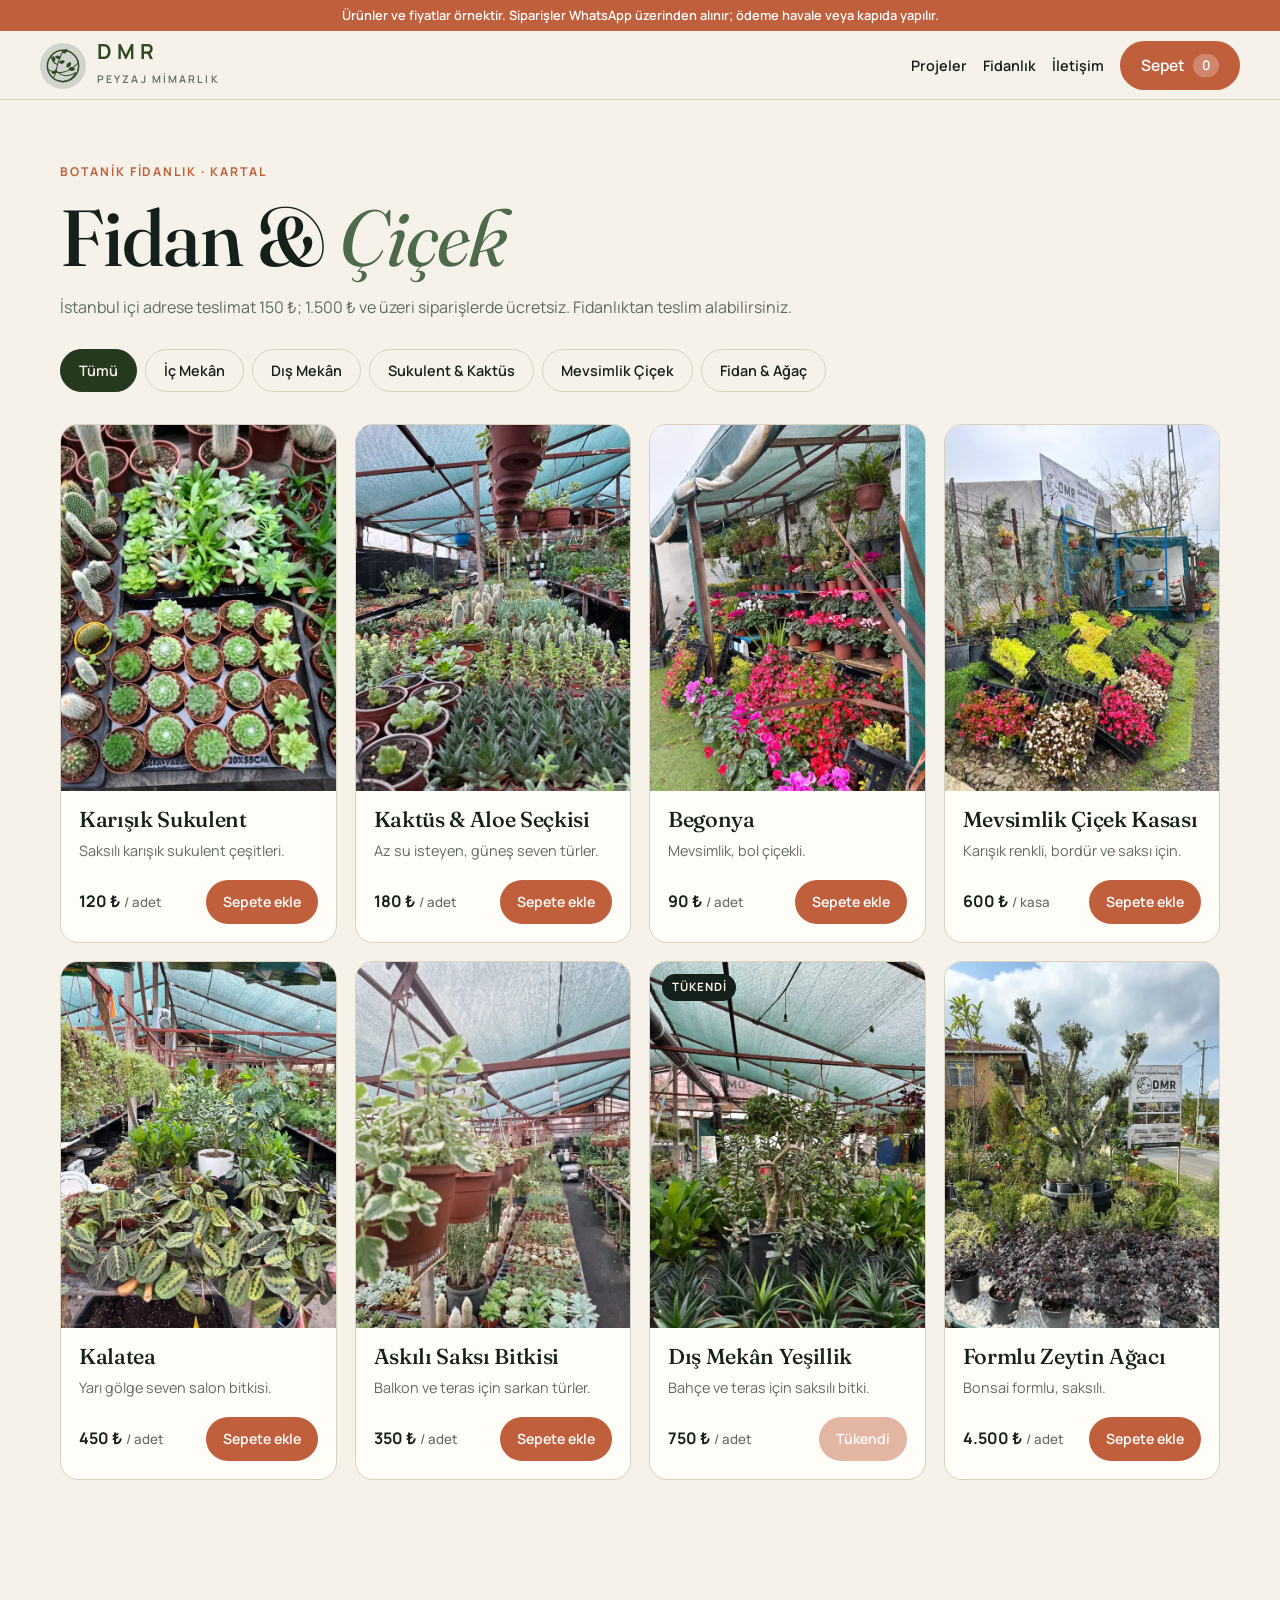
==== commit d93a3f40: "Mağaza: kartla ödeme kaldırıldı, siparişler WhatsApp üzerinden alınıyor Co-Authored-By: Claude Opus " ====
--- a/magaza.html
+++ b/magaza.html
@@ -96,11 +96,11 @@
     <section class="done" id="viewDone" hidden>
       <div class="done-mark" aria-hidden="true">✓</div>
       <p class="eyebrow" id="doneTag"></p>
-      <h1>Siparişiniz <em>alındı</em></h1>
+      <h1 id="doneTitle">Siparişiniz <em>alındı</em></h1>
       <p class="lead" id="doneText"></p>
       <dl class="done-box" id="doneBox"></dl>
       <div class="hero-actions">
-        <a class="btn btn-primary" id="doneWa" target="_blank" rel="noopener" hidden>Siparişi WhatsApp’tan bildir</a>
+        <a class="btn btn-primary" id="doneWa" target="_blank" rel="noopener" hidden>Mesajı WhatsApp’ta aç</a>
         <a class="btn btn-ghost" href="magaza.html" id="doneBack">Alışverişe dön</a>
       </div>
     </section>
